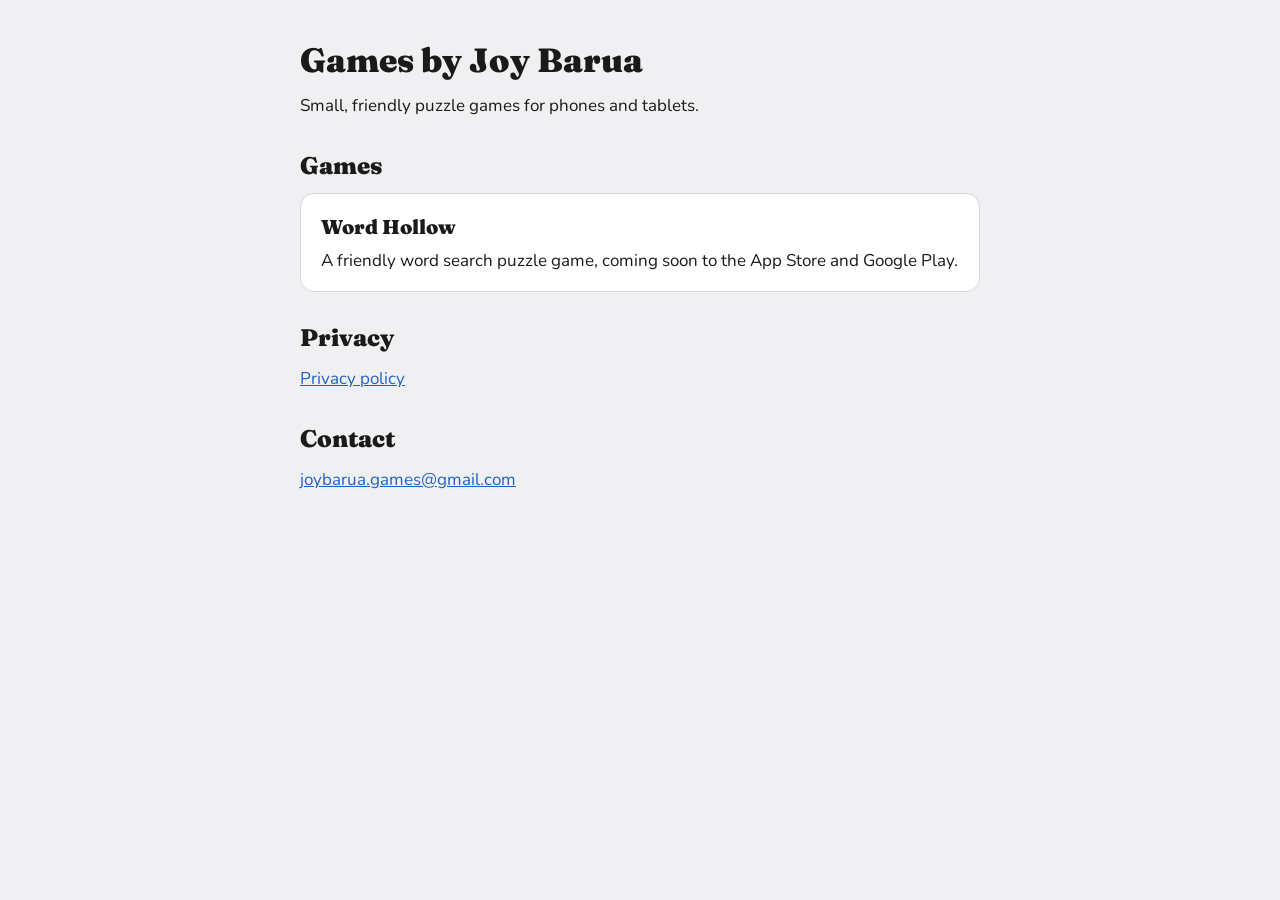
==== index.html @ 5f44bbf3 "Add developer site and privacy policy Co-Authored-By: Claude Sonnet 5.5 <noreply@anthropic.com>" ====
<!DOCTYPE html>
<html lang="en">
<head>
  <meta charset="utf-8">
  <meta name="viewport" content="width=device-width, initial-scale=1">
  <title>Games by Joy Barua</title>
  <meta name="description" content="Games by Joy Barua. Word Hollow, a friendly word search puzzle game.">
  <link rel="preconnect" href="https://fonts.googleapis.com">
  <link rel="preconnect" href="https://fonts.gstatic.com" crossorigin>
  <link href="https://fonts.googleapis.com/css2?family=Fraunces:opsz,wght@9..144,900&family=Nunito:wght@400;700;800&display=swap" rel="stylesheet">
  <link rel="stylesheet" href="/style.css">
</head>
<body>
  <main>
    <h1>Games by Joy Barua</h1>
    <p>Small, friendly puzzle games for phones and tablets.</p>

    <h2>Games</h2>
    <div class="game">
      <h3>Word Hollow</h3>
      <p>A friendly word search puzzle game, coming soon to the App Store and Google Play.</p>
    </div>

    <h2>Privacy</h2>
    <p><a href="/privacy/">Privacy policy</a></p>

    <h2>Contact</h2>
    <p><a href="mailto:joybarua.games@gmail.com">joybarua.games@gmail.com</a></p>
  </main>
</body>
</html>
---- style.css ----
:root {
  --bg: #f0f0f3;
  --text: #1a1a1a;
  --link: #1f63c2;
  --muted: #5a5a64;
  --line: #d4d4dc;
  --card: #ffffff;
}

* { box-sizing: border-box; }

html { -webkit-text-size-adjust: 100%; }

body {
  margin: 0;
  background: var(--bg);
  color: var(--text);
  font-family: "Nunito", system-ui, -apple-system, "Segoe UI", sans-serif;
  font-size: 1.0625rem;
  line-height: 1.65;
}

main {
  max-width: 720px;
  margin: 0 auto;
  padding: 2rem 1.25rem 4rem;
}

h1, h2 {
  font-family: "Fraunces", Georgia, serif;
  font-weight: 900;
  line-height: 1.2;
  margin: 2rem 0 0.75rem;
}

h1 { font-size: 2.1rem; margin-top: 0.5rem; }
h2 { font-size: 1.5rem; }

p, ul { margin: 0 0 1rem; }
ul { padding-left: 1.4rem; }
li { margin-bottom: 0.4rem; }

a { color: var(--link); }

.back { display: inline-block; margin-bottom: 1rem; font-weight: 700; }

.game {
  background: var(--card);
  border: 1px solid var(--line);
  border-radius: 14px;
  padding: 1rem 1.25rem;
  margin: 0 0 1rem;
}
.game h3 {
  font-family: "Fraunces", Georgia, serif;
  font-weight: 900;
  font-size: 1.25rem;
  margin: 0 0 0.25rem;
}
.game p { margin: 0; }

.table-wrap { overflow-x: auto; margin: 0 0 1rem; }

table {
  border-collapse: collapse;
  width: 100%;
  background: var(--card);
  font-size: 0.97rem;
}
th, td {
  border: 1px solid var(--line);
  padding: 0.55rem 0.75rem;
  text-align: left;
  vertical-align: top;
}
th { background: #e6e6ec; font-weight: 800; }

footer { margin-top: 3rem; color: var(--muted); font-size: 0.95rem; }
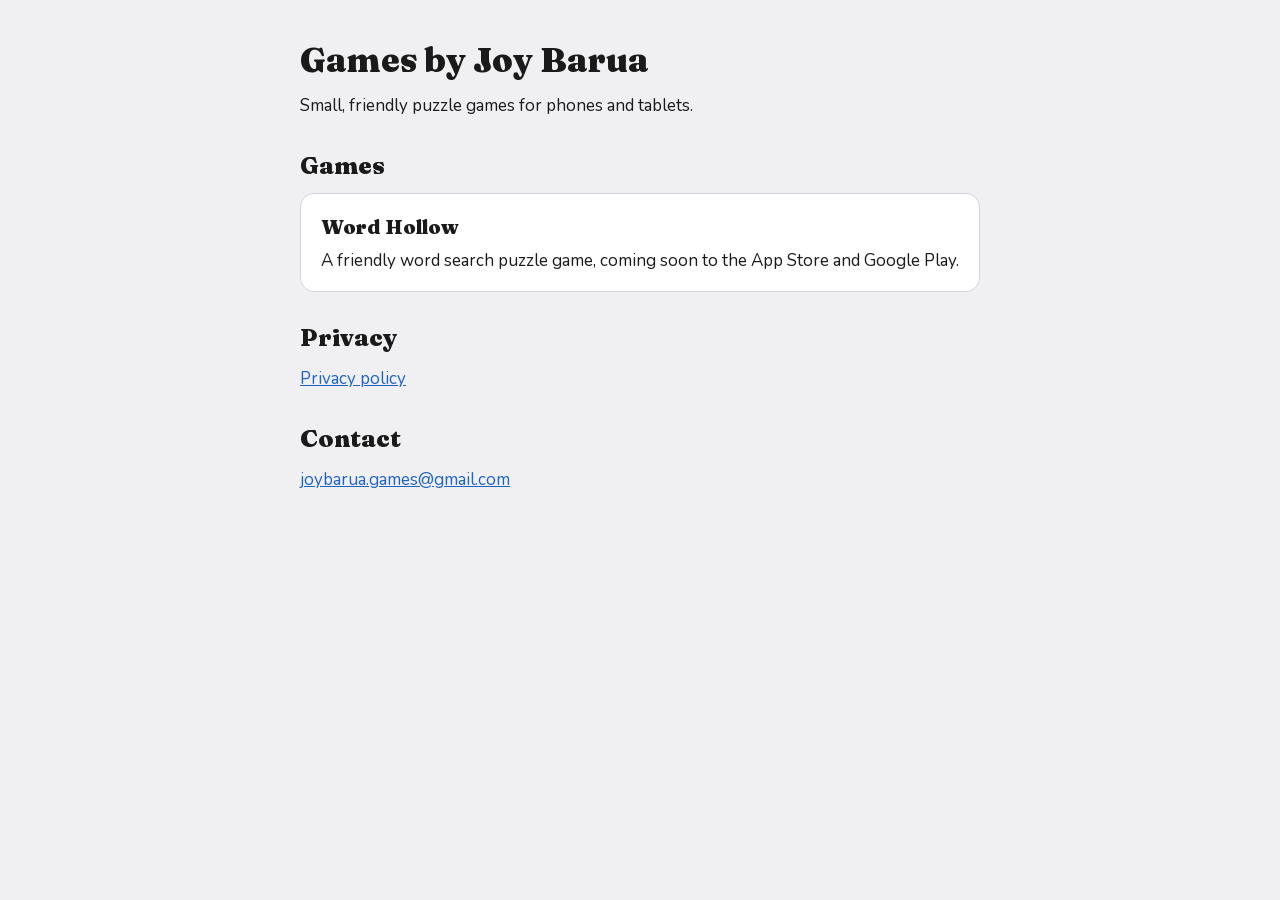
==== commit eb8d20a4: "Self-host Fraunces and Nunito fonts, drop Google Fonts Co-Authored-By: Claude Sonnet 5.5 <noreply@an" ====
--- a/index.html
+++ b/index.html
@@ -5,9 +5,8 @@
   <meta name="viewport" content="width=device-width, initial-scale=1">
   <title>Games by Joy Barua</title>
   <meta name="description" content="Games by Joy Barua. Word Hollow, a friendly word search puzzle game.">
-  <link rel="preconnect" href="https://fonts.googleapis.com">
-  <link rel="preconnect" href="https://fonts.gstatic.com" crossorigin>
-  <link href="https://fonts.googleapis.com/css2?family=Fraunces:opsz,wght@9..144,900&family=Nunito:wght@400;700;800&display=swap" rel="stylesheet">
+  <link rel="preload" href="/fonts/Nunito-latin.woff2" as="font" type="font/woff2" crossorigin>
+  <link rel="preload" href="/fonts/Fraunces-900-latin.woff2" as="font" type="font/woff2" crossorigin>
   <link rel="stylesheet" href="/style.css">
 </head>
 <body>
--- a/style.css
+++ b/style.css
@@ -1,3 +1,21 @@
+@font-face {
+  font-family: "Fraunces";
+  font-style: normal;
+  font-weight: 900;
+  font-display: swap;
+  src: url("/fonts/Fraunces-900-latin.woff2") format("woff2");
+  unicode-range: U+0000-00FF, U+0131, U+0152-0153, U+02BB-02BC, U+02C6, U+02DA, U+02DC, U+0304, U+0308, U+0329, U+2000-206F, U+20AC, U+2122, U+2191, U+2193, U+2212, U+2215, U+FEFF, U+FFFD;
+}
+
+@font-face {
+  font-family: "Nunito";
+  font-style: normal;
+  font-weight: 400 800;
+  font-display: swap;
+  src: url("/fonts/Nunito-latin.woff2") format("woff2");
+  unicode-range: U+0000-00FF, U+0131, U+0152-0153, U+02BB-02BC, U+02C6, U+02DA, U+02DC, U+0304, U+0308, U+0329, U+2000-206F, U+20AC, U+2122, U+2191, U+2193, U+2212, U+2215, U+FEFF, U+FFFD;
+}
+
 :root {
   --bg: #f0f0f3;
   --text: #1a1a1a;
